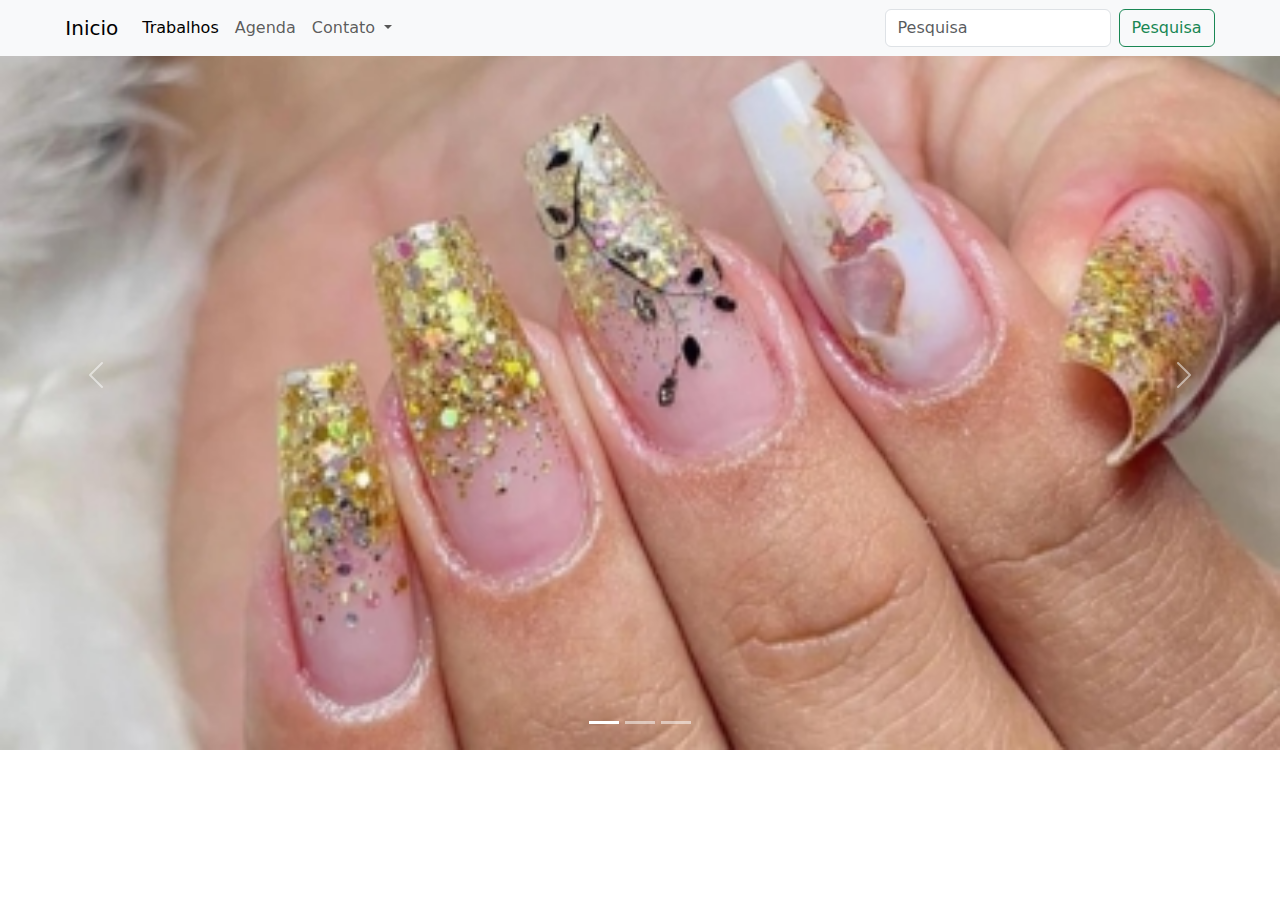
==== index.html @ bf949e3f "Feat: adicionado imagens, index, css e reset css." ====
<!doctype html>
<html lang="pt-br">
  <head>
    <meta charset="utf-8">
    <meta name="viewport" content="width=device-width, initial-scale=1">
    <title>Céu das Unhas</title>
    <link href="https://cdn.jsdelivr.net/npm/bootstrap@5.3.3/dist/css/bootstrap.min.css" rel="stylesheet" integrity="sha384-QWTKZyjpPEjISv5WaRU9OFeRpok6YctnYmDr5pNlyT2bRjXh0JMhjY6hW+ALEwIH" crossorigin="anonymous">
  </head>
  <!--inicio cabeçalho-->
  <body>
    <header>
        <nav class="navbar col-12 position-fixed navbar-expand-lg bg-body-tertiary" style="z-index: 999;">
            <div class="container-fluid col-11 m-auto">
              <a class="navbar-brand" href="#">Inicio</a>
              <button class="navbar-toggler" type="button" data-bs-toggle="collapse" data-bs-target="#navbarSupportedContent" aria-controls="navbarSupportedContent" aria-expanded="false" aria-label="Toggle navigation">
                <span class="navbar-toggler-icon"></span>
              </button>
              <div class="collapse navbar-collapse" id="navbarSupportedContent">
                <ul class="navbar-nav me-auto mb-2 mb-lg-0">
                  <li class="nav-item">
                    <a class="nav-link active" aria-current="page" href="#">Trabalhos</a>
                  </li>
                  <li class="nav-item">
                    <a class="nav-link" href="#">Agenda</a>
                  </li>
                  <li class="nav-item dropdown">
                    <a class="nav-link dropdown-toggle" href="#" role="button" data-bs-toggle="dropdown" aria-expanded="false">
                      Contato
                    </a>
                    <ul class="dropdown-menu">
                      <li><a class="dropdown-item" href="#">Instagram</a></li>
                      <li><a class="dropdown-item" href="#">Whatsapp</a></li>
                      <li><hr class="dropdown-divider"></li>
                      <li><a class="dropdown-item" href="#">Depoimentos</a></li>
                    </ul>
                  </li>
                </ul>
                <form class="d-flex" role="search">
                  <input class="form-control me-2" type="Pesquisa" placeholder="Pesquisa" aria-label="Pesquisa">
                  <button class="btn btn-outline-success" type="submit">Pesquisa</button>
                </form>
              </div>
            </div>
        </nav>
    </header><!--fim cabecalho-->
    <main> <!--inicio carrossel-->
        <div id="carouselExampleIndicators" class="carousel slide">
            <div class="carousel-indicators">
              <button type="button" data-bs-target="#carouselExampleIndicators" data-bs-slide-to="0" class="active" aria-current="true" aria-label="Slide 1"></button>
              <button type="button" data-bs-target="#carouselExampleIndicators" data-bs-slide-to="1" aria-label="Slide 2"></button>
              <button type="button" data-bs-target="#carouselExampleIndicators" data-bs-slide-to="2" aria-label="Slide 3"></button>
            </div>
            <div class="carousel-inner">
              <div class="carousel-item active">
                <img src="img/1.jpg" class="d-block w-100" alt="...">
              </div>
              <div class="carousel-item">
                <img src="img/2.jpg" class="d-block w-100" alt="...">
              </div>
              <div class="carousel-item">
                <img src="img/3.jpg" class="d-block w-100" alt="...">
              </div>
            </div>
            <button class="carousel-control-prev" type="button" data-bs-target="#carouselExampleIndicators" data-bs-slide="prev">
              <span class="carousel-control-prev-icon" aria-hidden="true"></span>
              <span class="visually-hidden">Previous</span>
            </button>
            <button class="carousel-control-next" type="button" data-bs-target="#carouselExampleIndicators" data-bs-slide="next">
              <span class="carousel-control-next-icon" aria-hidden="true"></span>
              <span class="visually-hidden">Next</span>
            </button>
          </div>
    </main><!--fim carrossel-->
    <br>
    <br>
    <br>
   

    <script src="https://cdn.jsdelivr.net/npm/bootstrap@5.3.3/dist/js/bootstrap.bundle.min.js" integrity="sha384-YvpcrYf0tY3lHB60NNkmXc5s9fDVZLESaAA55NDzOxhy9GkcIdslK1eN7N6jIeHz" crossorigin="anonymous"></script>
  </body>
</html>
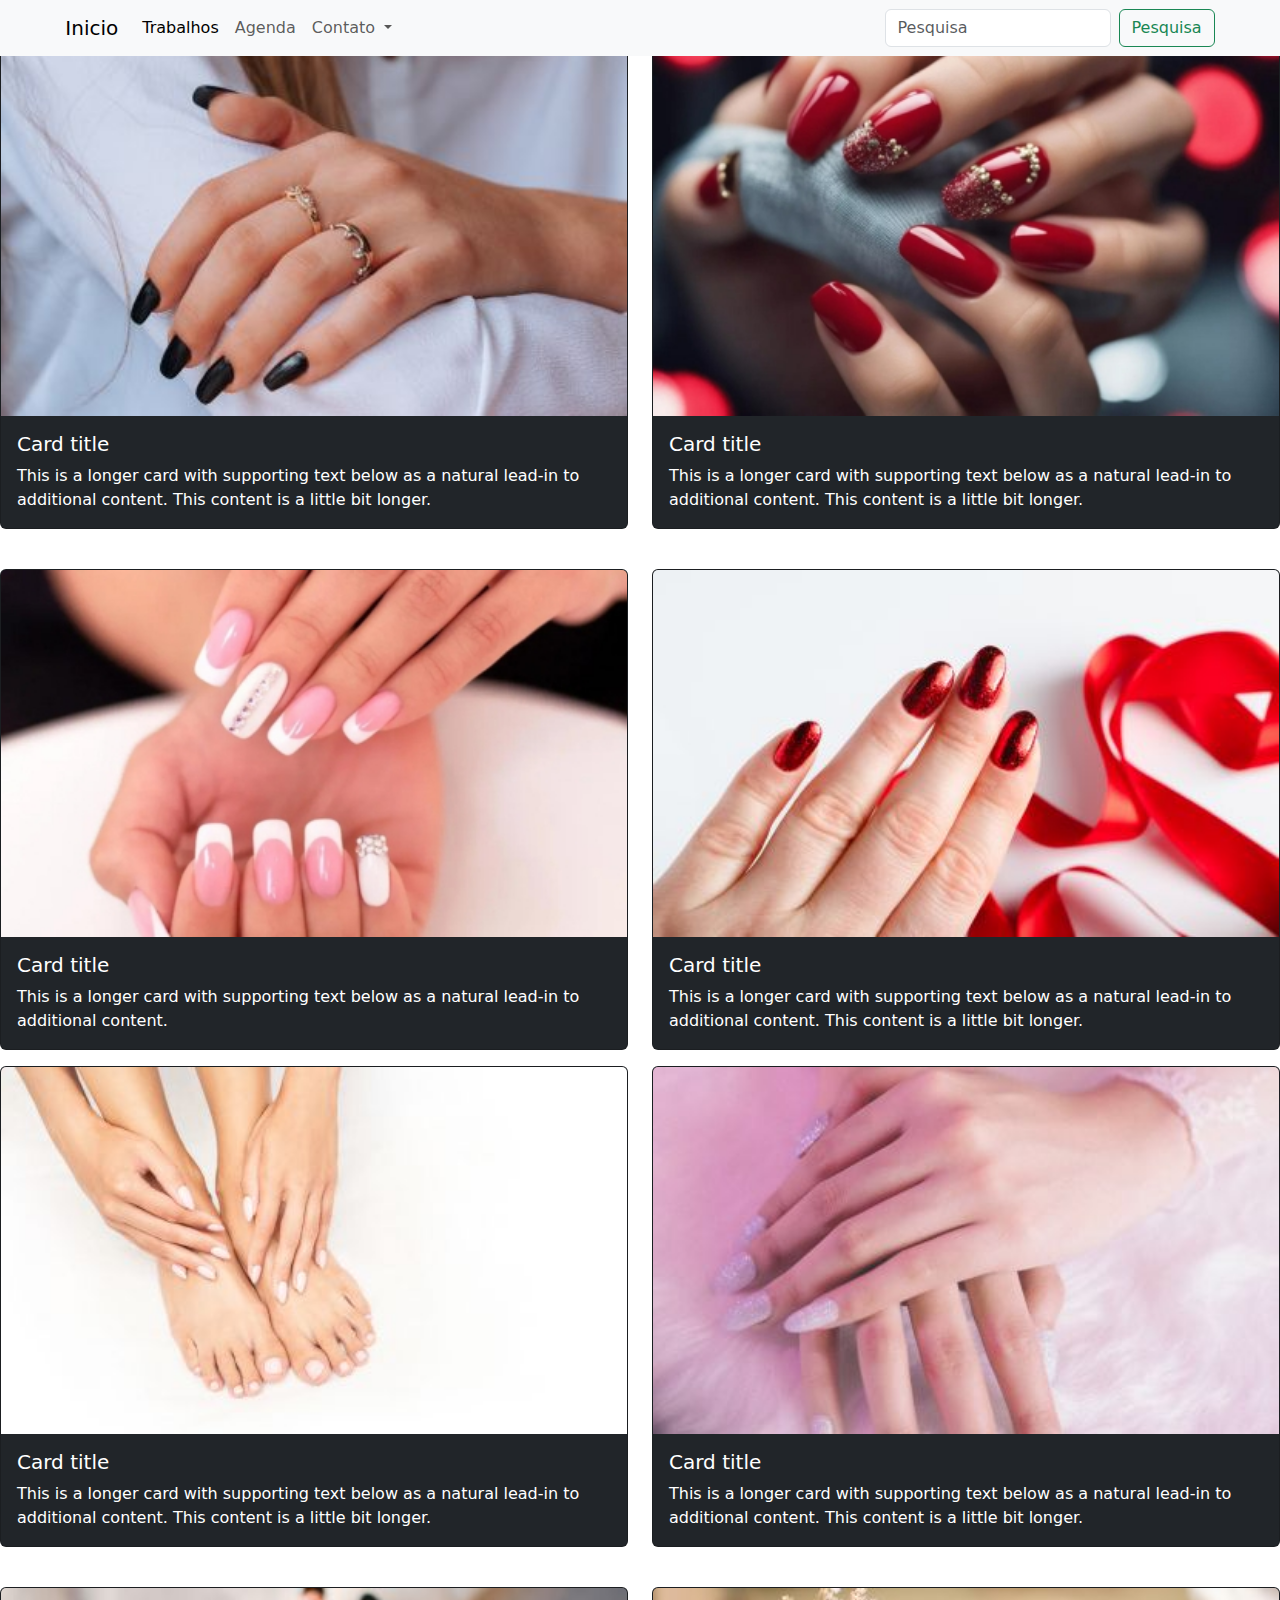
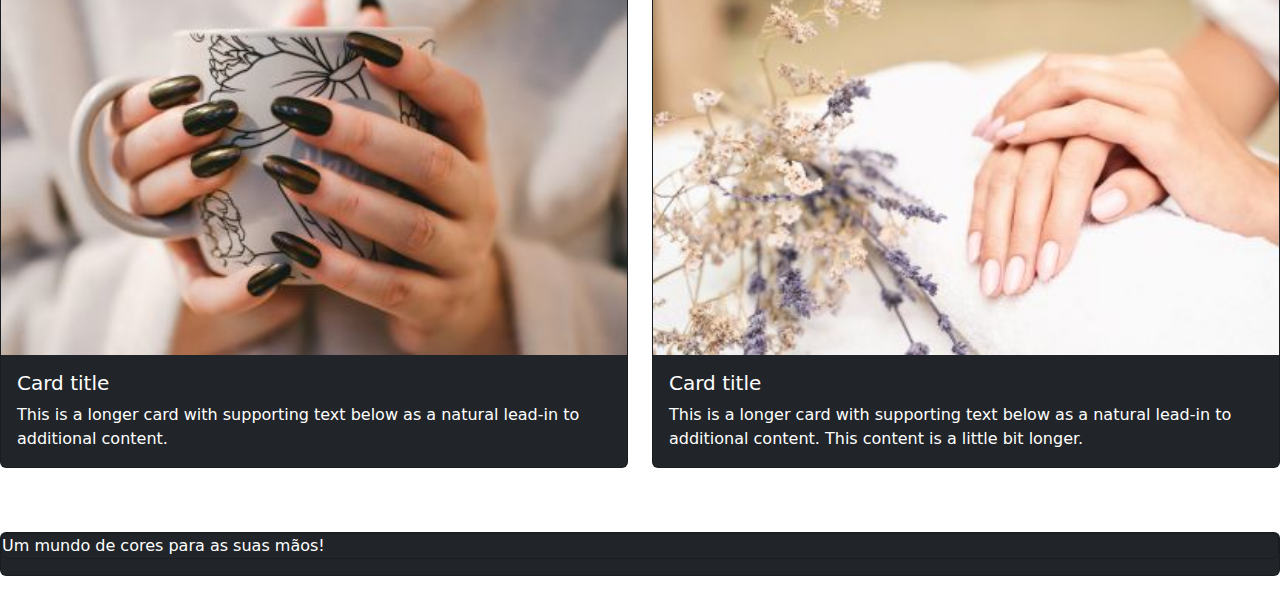
==== commit 65ed44c0: "Feat: inseri novas imagens, mudei layout da pagina e adicionei cartoes" ====
--- a/index.html
+++ b/index.html
@@ -44,39 +44,94 @@
             </div>
         </nav>
     </header><!--fim cabecalho-->
-    <main> <!--inicio carrossel-->
-        <div id="carouselExampleIndicators" class="carousel slide">
-            <div class="carousel-indicators">
-              <button type="button" data-bs-target="#carouselExampleIndicators" data-bs-slide-to="0" class="active" aria-current="true" aria-label="Slide 1"></button>
-              <button type="button" data-bs-target="#carouselExampleIndicators" data-bs-slide-to="1" aria-label="Slide 2"></button>
-              <button type="button" data-bs-target="#carouselExampleIndicators" data-bs-slide-to="2" aria-label="Slide 3"></button>
-            </div>
-            <div class="carousel-inner">
-              <div class="carousel-item active">
-                <img src="img/1.jpg" class="d-block w-100" alt="...">
-              </div>
-              <div class="carousel-item">
-                <img src="img/2.jpg" class="d-block w-100" alt="...">
-              </div>
-              <div class="carousel-item">
-                <img src="img/3.jpg" class="d-block w-100" alt="...">
-              </div>
-            </div>
-            <button class="carousel-control-prev" type="button" data-bs-target="#carouselExampleIndicators" data-bs-slide="prev">
-              <span class="carousel-control-prev-icon" aria-hidden="true"></span>
-              <span class="visually-hidden">Previous</span>
-            </button>
-            <button class="carousel-control-next" type="button" data-bs-target="#carouselExampleIndicators" data-bs-slide="next">
-              <span class="carousel-control-next-icon" aria-hidden="true"></span>
-              <span class="visually-hidden">Next</span>
-            </button>
-          </div>
-    </main><!--fim carrossel-->
     <br>
     <br>
-    <br>
-   
-
-    <script src="https://cdn.jsdelivr.net/npm/bootstrap@5.3.3/dist/js/bootstrap.bundle.min.js" integrity="sha384-YvpcrYf0tY3lHB60NNkmXc5s9fDVZLESaAA55NDzOxhy9GkcIdslK1eN7N6jIeHz" crossorigin="anonymous"></script>
+    <main> <!--inicio carrossel-->
+      <div class="row row-cols-1 row-cols-md-2 g-4">
+        <div class="col">
+          <div class="card text-bg-dark mb-3">
+            <img src="img/9.jpg" class="card-img-top" alt="...">
+            <div class="card-body">
+              <h5 class="card-title">Card title</h5>
+              <p class="card-text">This is a longer card with supporting text below as a natural lead-in to additional content. This content is a little bit longer.</p>
+            </div>
+          </div>
+        </div>
+        <div class="col">
+          <div class="card text-bg-dark mb-3">
+            <img src="img/2.jpg" class="card-img-top" alt="...">
+            <div class="card-body">
+              <h5 class="card-title">Card title</h5>
+              <p class="card-text">This is a longer card with supporting text below as a natural lead-in to additional content. This content is a little bit longer.</p>
+            </div>
+          </div>
+        </div>
+        <div class="col">
+          <div class="card text-bg-dark mb-3">
+            <img src="img/3.jpg" class="card-img-top" alt="...">
+            <div class="card-body">
+              <h5 class="card-title">Card title</h5>
+              <p class="card-text">This is a longer card with supporting text below as a natural lead-in to additional content.</p>
+            </div>
+          </div>
+        </div>
+        <div class="col">
+          <div class="card text-bg-dark mb-3">
+            <img src="img/4.jpg" class="card-img-top" alt="...">
+            <div class="card-body">
+              <h5 class="card-title">Card title</h5>
+              <p class="card-text">This is a longer card with supporting text below as a natural lead-in to additional content. This content is a little bit longer.</p>
+            </div>
+          </div>
+        </div>
+      </div>
+      <div class="row row-cols-1 row-cols-md-2 g-4">
+        <div class="col">
+          <div class="card text-bg-dark mb-3">
+            <img src="img/5.jpg" class="card-img-top" alt="...">
+            <div class="card-body">
+              <h5 class="card-title">Card title</h5>
+              <p class="card-text">This is a longer card with supporting text below as a natural lead-in to additional content. This content is a little bit longer.</p>
+            </div>
+          </div>
+        </div>
+        <div class="col">
+          <div class="card text-bg-dark mb-3">
+            <img src="img/6.jpg" class="card-img-top" alt="...">
+            <div class="card-body">
+              <h5 class="card-title">Card title</h5>
+              <p class="card-text">This is a longer card with supporting text below as a natural lead-in to additional content. This content is a little bit longer.</p>
+            </div>
+          </div>
+        </div>
+        <div class="col">
+          <div class="card text-bg-dark mb-3">
+            <img src="img/7.jpg" class="card-img-top" alt="...">
+            <div class="card-body">
+              <h5 class="card-title">Card title</h5>
+              <p class="card-text">This is a longer card with supporting text below as a natural lead-in to additional content.</p>
+            </div>
+          </div>
+        </div>
+        <div class="col">
+          <div class="card text-bg-dark mb-3">
+            <img src="img/8.jpg" class="card-img-top" alt="...">
+            <div class="card-body">
+              <h5 class="card-title">Card title</h5>
+              <p class="card-text">This is a longer card with supporting text below as a natural lead-in to additional content. This content is a little bit longer.</p>
+            </div>
+          </div>
+        </div>
+      </div>
+    </main><!--fim carrossel-->
+<br>
+<br>
+    <footer>
+      <div class="card text-bg-dark mb-3">
+        <div class="card text-bg-dark mb-3">Um mundo de cores para as suas mãos!</div>
+      </div>
+    </footer>
+   <script src="https://cdn.jsdelivr.net/npm/@popperjs/core@2.11.8/dist/umd/popper.min.js" integrity="sha384-I7E8VVD/ismYTF4hNIPjVp/Zjvgyol6VFvRkX/vR+Vc4jQkC+hVqc2pM8ODewa9r" crossorigin="anonymous"></script>
+  <script src="https://cdn.jsdelivr.net/npm/bootstrap@5.3.3/dist/js/bootstrap.min.js" integrity="sha384-0pUGZvbkm6XF6gxjEnlmuGrJXVbNuzT9qBBavbLwCsOGabYfZo0T0to5eqruptLy" crossorigin="anonymous"></script>
   </body>
 </html>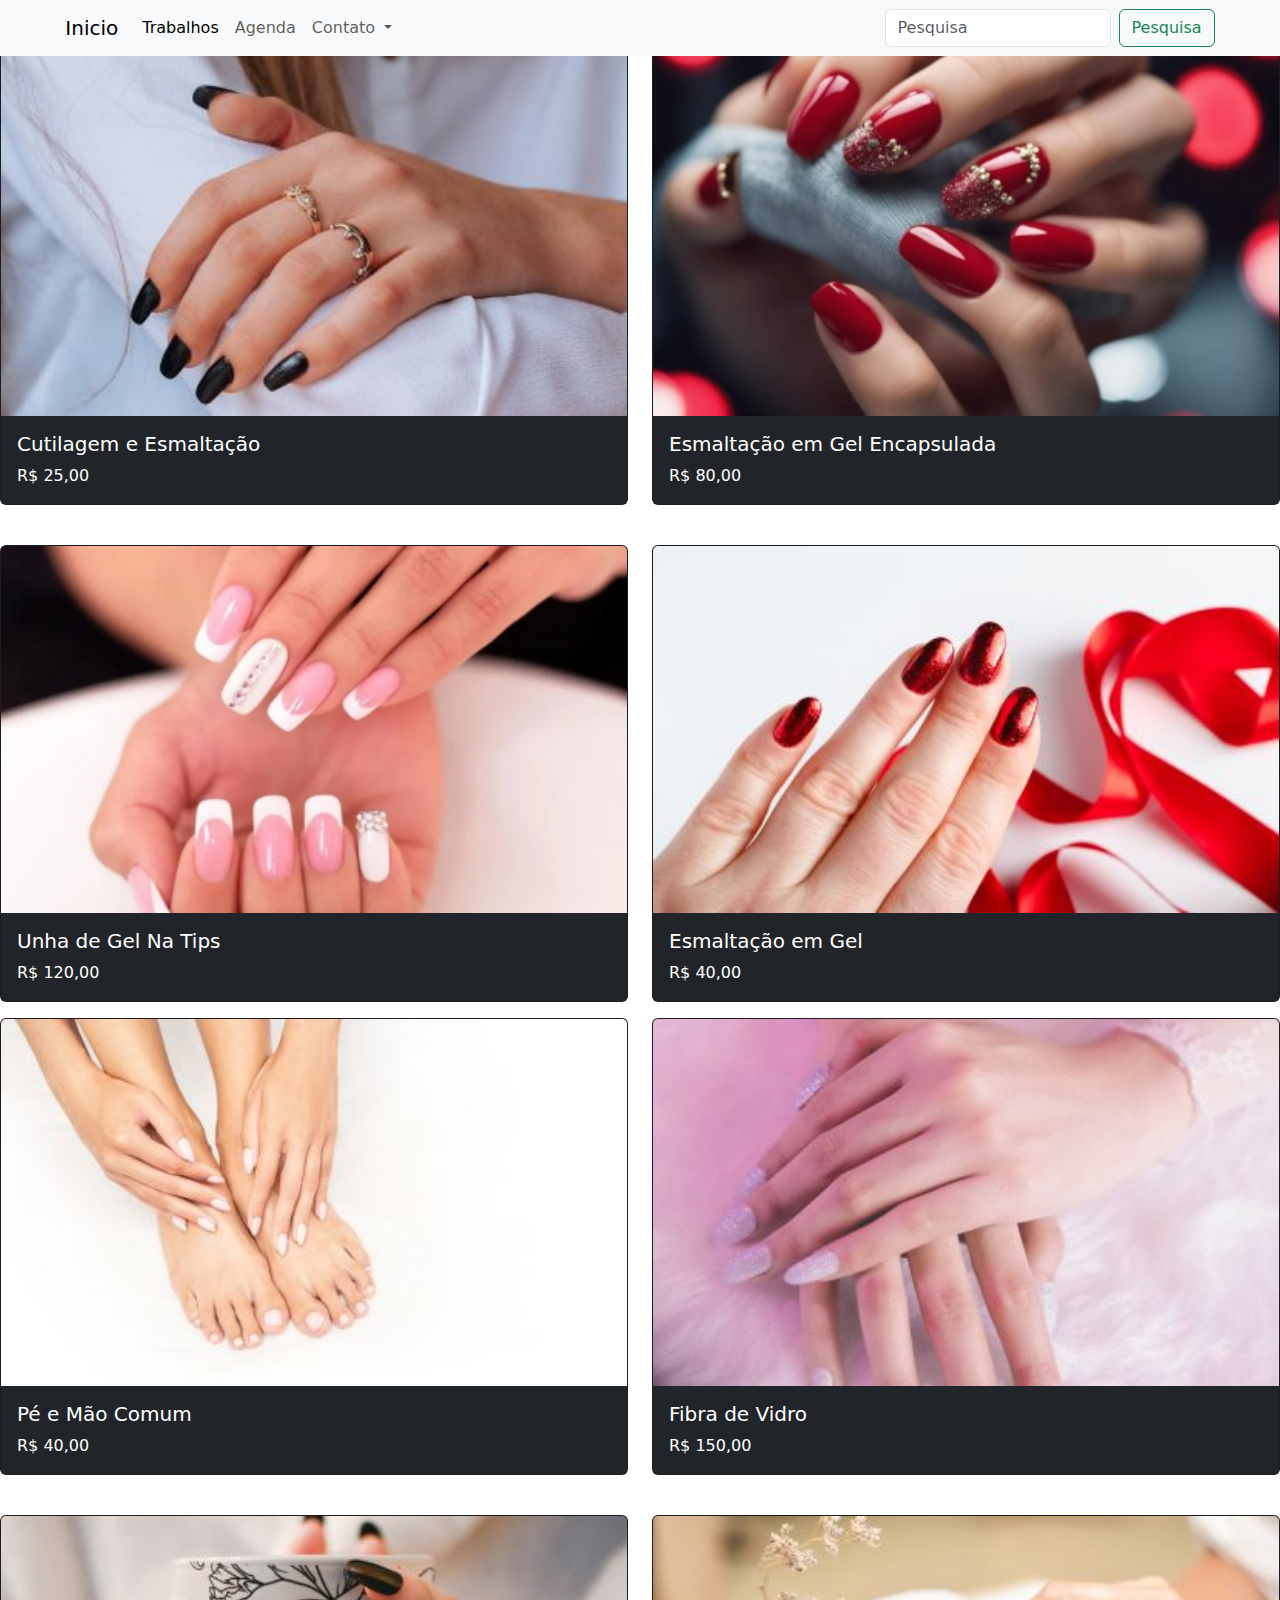
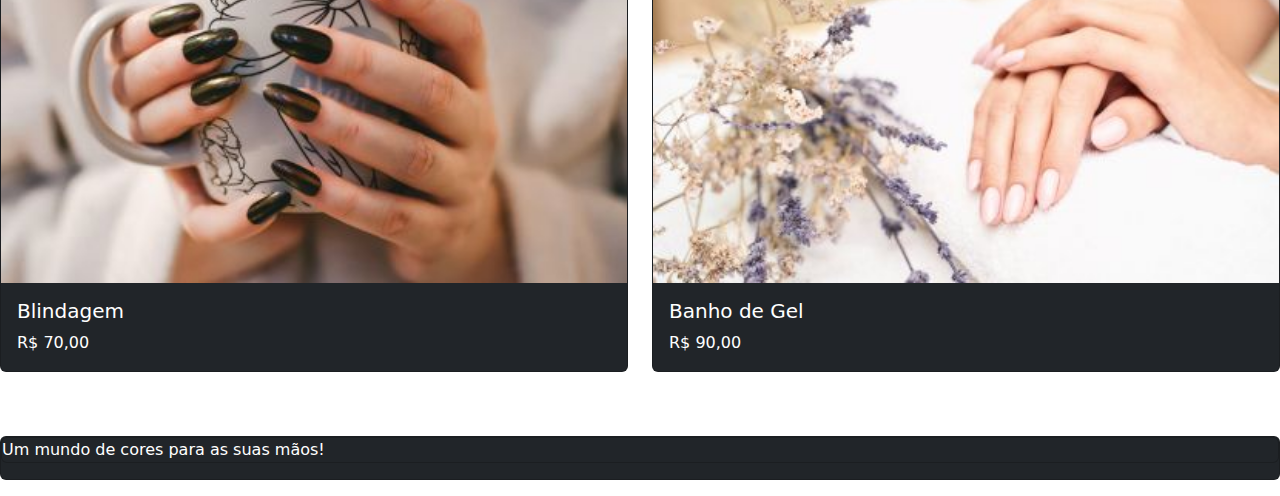
==== commit 27cbb208: "Feat: adicao de preco, e alinhamento de cards" ====
--- a/index.html
+++ b/index.html
@@ -52,8 +52,8 @@
           <div class="card text-bg-dark mb-3">
             <img src="img/9.jpg" class="card-img-top" alt="...">
             <div class="card-body">
-              <h5 class="card-title">Card title</h5>
-              <p class="card-text">This is a longer card with supporting text below as a natural lead-in to additional content. This content is a little bit longer.</p>
+              <h5 class="card-title">Cutilagem e Esmaltação</h5>
+              <p class="card-text ">R$ 25,00</p>
             </div>
           </div>
         </div>
@@ -61,8 +61,8 @@
           <div class="card text-bg-dark mb-3">
             <img src="img/2.jpg" class="card-img-top" alt="...">
             <div class="card-body">
-              <h5 class="card-title">Card title</h5>
-              <p class="card-text">This is a longer card with supporting text below as a natural lead-in to additional content. This content is a little bit longer.</p>
+              <h5 class="card-title">Esmaltação em Gel Encapsulada</h5>
+              <p class="card-text">R$ 80,00</p>
             </div>
           </div>
         </div>
@@ -70,8 +70,8 @@
           <div class="card text-bg-dark mb-3">
             <img src="img/3.jpg" class="card-img-top" alt="...">
             <div class="card-body">
-              <h5 class="card-title">Card title</h5>
-              <p class="card-text">This is a longer card with supporting text below as a natural lead-in to additional content.</p>
+              <h5 class="card-title">Unha de Gel Na Tips</h5>
+              <p class="card-text">R$ 120,00</p>
             </div>
           </div>
         </div>
@@ -79,8 +79,8 @@
           <div class="card text-bg-dark mb-3">
             <img src="img/4.jpg" class="card-img-top" alt="...">
             <div class="card-body">
-              <h5 class="card-title">Card title</h5>
-              <p class="card-text">This is a longer card with supporting text below as a natural lead-in to additional content. This content is a little bit longer.</p>
+              <h5 class="card-title">Esmaltação em Gel</h5>
+              <p class="card-text">R$ 40,00</p>
             </div>
           </div>
         </div>
@@ -90,8 +90,8 @@
           <div class="card text-bg-dark mb-3">
             <img src="img/5.jpg" class="card-img-top" alt="...">
             <div class="card-body">
-              <h5 class="card-title">Card title</h5>
-              <p class="card-text">This is a longer card with supporting text below as a natural lead-in to additional content. This content is a little bit longer.</p>
+              <h5 class="card-title">Pé e Mão Comum</h5>
+              <p class="card-text">R$ 40,00</p>
             </div>
           </div>
         </div>
@@ -99,8 +99,8 @@
           <div class="card text-bg-dark mb-3">
             <img src="img/6.jpg" class="card-img-top" alt="...">
             <div class="card-body">
-              <h5 class="card-title">Card title</h5>
-              <p class="card-text">This is a longer card with supporting text below as a natural lead-in to additional content. This content is a little bit longer.</p>
+              <h5 class="card-title">Fibra de Vidro</h5>
+              <p class="card-text">R$ 150,00</p>
             </div>
           </div>
         </div>
@@ -108,8 +108,8 @@
           <div class="card text-bg-dark mb-3">
             <img src="img/7.jpg" class="card-img-top" alt="...">
             <div class="card-body">
-              <h5 class="card-title">Card title</h5>
-              <p class="card-text">This is a longer card with supporting text below as a natural lead-in to additional content.</p>
+              <h5 class="card-title">Blindagem</h5>
+              <p class="card-text">R$ 70,00</p>
             </div>
           </div>
         </div>
@@ -117,8 +117,8 @@
           <div class="card text-bg-dark mb-3">
             <img src="img/8.jpg" class="card-img-top" alt="...">
             <div class="card-body">
-              <h5 class="card-title">Card title</h5>
-              <p class="card-text">This is a longer card with supporting text below as a natural lead-in to additional content. This content is a little bit longer.</p>
+              <h5 class="card-title">Banho de Gel</h5>
+              <p class="card-text">R$ 90,00</p>
             </div>
           </div>
         </div>
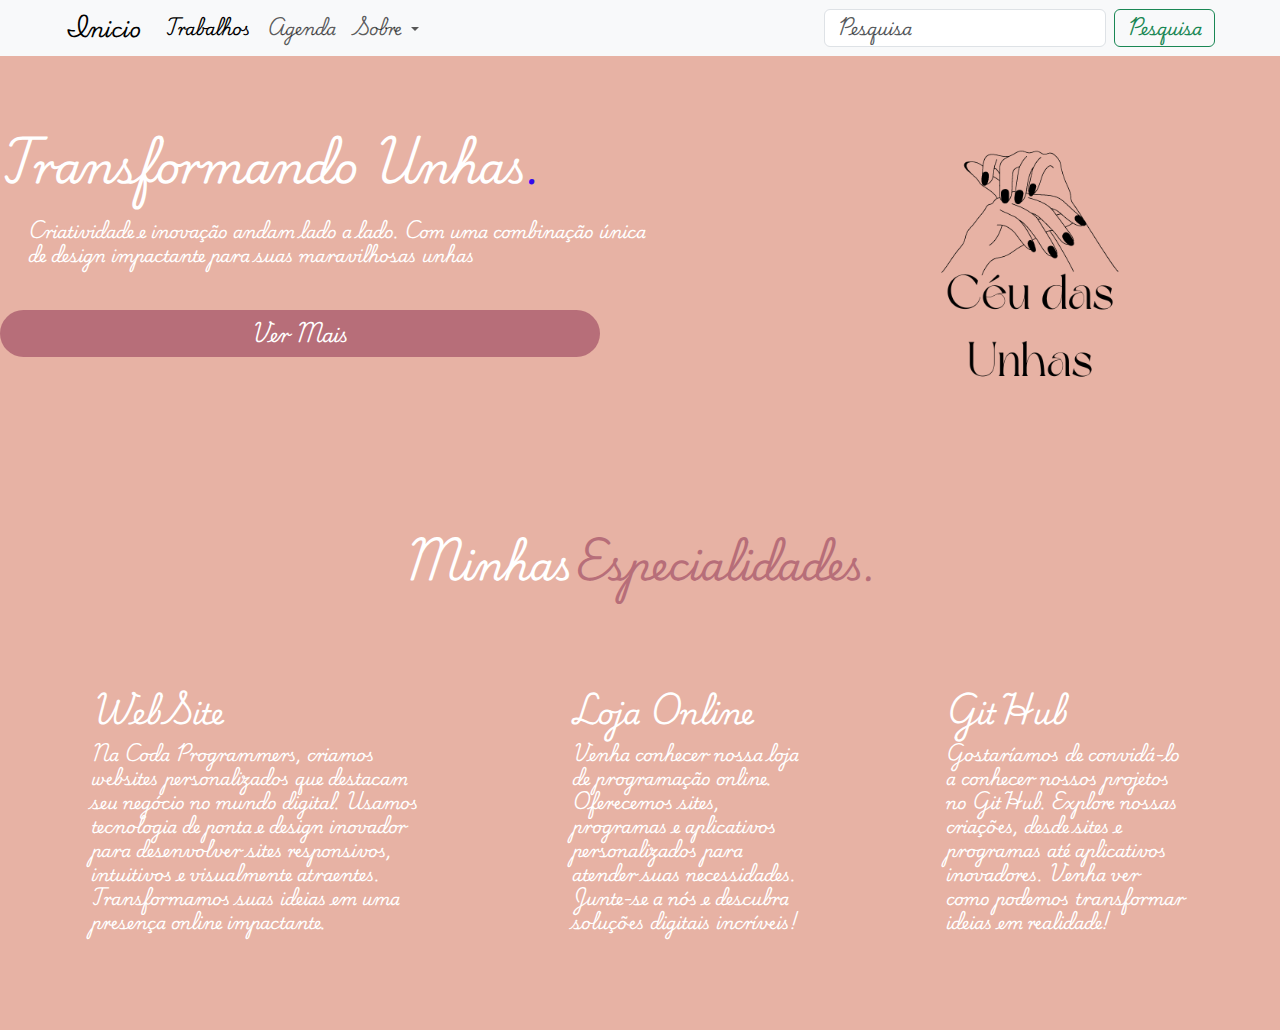
==== commit 07e03390: "ajustei, coloquei links.fontes,arrumei bugs" ====
--- a/index.html
+++ b/index.html
@@ -1,137 +1,113 @@
-
 <!doctype html>
 <html lang="pt-br">
   <head>
     <meta charset="utf-8">
     <meta name="viewport" content="width=device-width, initial-scale=1">
     <title>Céu das Unhas</title>
+    <link rel="preconnect" href="https://fonts.googleapis.com">
+<link rel="preconnect" href="https://fonts.gstatic.com" crossorigin>
+<link href="https://fonts.googleapis.com/css2?family=Playwrite+CU:wght@100..400&display=swap" rel="stylesheet">
+    <link rel="stylesheet" href="inicio.css">
     <link href="https://cdn.jsdelivr.net/npm/bootstrap@5.3.3/dist/css/bootstrap.min.css" rel="stylesheet" integrity="sha384-QWTKZyjpPEjISv5WaRU9OFeRpok6YctnYmDr5pNlyT2bRjXh0JMhjY6hW+ALEwIH" crossorigin="anonymous">
   </head>
   <!--inicio cabeçalho-->
   <body>
-    <header>
-        <nav class="navbar col-12 position-fixed navbar-expand-lg bg-body-tertiary" style="z-index: 999;">
-            <div class="container-fluid col-11 m-auto">
-              <a class="navbar-brand" href="#">Inicio</a>
-              <button class="navbar-toggler" type="button" data-bs-toggle="collapse" data-bs-target="#navbarSupportedContent" aria-controls="navbarSupportedContent" aria-expanded="false" aria-label="Toggle navigation">
-                <span class="navbar-toggler-icon"></span>
-              </button>
-              <div class="collapse navbar-collapse" id="navbarSupportedContent">
-                <ul class="navbar-nav me-auto mb-2 mb-lg-0">
-                  <li class="nav-item">
-                    <a class="nav-link active" aria-current="page" href="#">Trabalhos</a>
-                  </li>
-                  <li class="nav-item">
-                    <a class="nav-link" href="#">Agenda</a>
-                  </li>
-                  <li class="nav-item dropdown">
-                    <a class="nav-link dropdown-toggle" href="#" role="button" data-bs-toggle="dropdown" aria-expanded="false">
-                      Contato
-                    </a>
-                    <ul class="dropdown-menu">
-                      <li><a class="dropdown-item" href="#">Instagram</a></li>
-                      <li><a class="dropdown-item" href="#">Whatsapp</a></li>
-                      <li><hr class="dropdown-divider"></li>
-                      <li><a class="dropdown-item" href="#">Depoimentos</a></li>
-                    </ul>
-                  </li>
-                </ul>
-                <form class="d-flex" role="search">
-                  <input class="form-control me-2" type="Pesquisa" placeholder="Pesquisa" aria-label="Pesquisa">
-                  <button class="btn btn-outline-success" type="submit">Pesquisa</button>
-                </form>
-              </div>
-            </div>
-        </nav>
-    </header><!--fim cabecalho-->
-    <br>
-    <br>
-    <main> <!--inicio carrossel-->
-      <div class="row row-cols-1 row-cols-md-2 g-4">
-        <div class="col">
-          <div class="card text-bg-dark mb-3">
-            <img src="img/9.jpg" class="card-img-top" alt="...">
-            <div class="card-body">
-              <h5 class="card-title">Cutilagem e Esmaltação</h5>
-              <p class="card-text ">R$ 25,00</p>
+   <header>
+      <nav class="navbar col-12 position-fixed navbar-expand-lg bg-body-tertiary" style="z-index: 999;">
+          <div class="container-fluid col-11 m-auto">
+            <a class="navbar-brand" href="index.html">Inicio</a>
+            <button class="navbar-toggler" type="button" data-bs-toggle="collapse" data-bs-target="#navbarSupportedContent" aria-controls="navbarSupportedContent" aria-expanded="false" aria-label="Toggle navigation">
+              <span class="navbar-toggler-icon"></span>
+            </button>
+            <div class="collapse navbar-collapse" id="navbarSupportedContent">
+              <ul class="navbar-nav me-auto mb-2 mb-lg-0">
+                <li class="nav-item">
+                  <a class="nav-link active" aria-current="page" href="trabalho.html">Trabalhos</a>
+                </li>
+                <li class="nav-item">
+                  <a class="nav-link" href="agenda.html">Agenda</a>
+                </li>
+                <li class="nav-item dropdown">
+                  <a class="nav-link dropdown-toggle" href="#" role="button" data-bs-toggle="dropdown" aria-expanded="false">
+                    Sobre
+                  </a>
+                  <ul class="dropdown-menu">
+                    <li><a class="dropdown-item" href="https://www.instagram.com/davyandr4de/">Instagram</a></li>
+                    <li><a class="dropdown-item" href="#">Whatsapp</a></li>
+                    <li><hr class="dropdown-divider"></li>
+                  </ul>
+                </li>
+              </ul>
+              <form class="d-flex" role="search">
+                <input class="form-control me-2" type="Pesquisa" placeholder="Pesquisa" aria-label="Pesquisa">
+                <button class="btn btn-outline-success" type="submit">Pesquisa</button>
+              </form>
             </div>
           </div>
+      </nav>
+   </header>
+  <main>
+    <section class="topo-do-site">
+        <div class="interface">
+            <div class="flex">
+                <div class="txt-topo-site">
+    <h1>Transformando Unhas<span>.</span></h1>
+    <p>Criatividade e inovação andam lado a lado. Com uma combinação única de design impactante
+      para suas maravilhosas unhas
+    </p>
+
+<!--botao entre em contato-->
+<div class="btn-contato">
+    <a href="#">
+        <button class="b1">Ver Mais</button>
+    </a>
+</div>
+<!--fim botao entre em contato-->
+                </div>
+                <!--fim txt-topo-site-->
+                <div class="img-topo-site">
+                    <img src="img/logo png.png" alt="">
+                </div>
+                <!--img topo site-->
+            </div>
+            <!--fim flex-->
         </div>
-        <div class="col">
-          <div class="card text-bg-dark mb-3">
-            <img src="img/2.jpg" class="card-img-top" alt="...">
-            <div class="card-body">
-              <h5 class="card-title">Esmaltação em Gel Encapsulada</h5>
-              <p class="card-text">R$ 80,00</p>
-            </div>
-          </div>
-        </div>
-        <div class="col">
-          <div class="card text-bg-dark mb-3">
-            <img src="img/3.jpg" class="card-img-top" alt="...">
-            <div class="card-body">
-              <h5 class="card-title">Unha de Gel Na Tips</h5>
-              <p class="card-text">R$ 120,00</p>
-            </div>
-          </div>
-        </div>
-        <div class="col">
-          <div class="card text-bg-dark mb-3">
-            <img src="img/4.jpg" class="card-img-top" alt="...">
-            <div class="card-body">
-              <h5 class="card-title">Esmaltação em Gel</h5>
-              <p class="card-text">R$ 40,00</p>
-            </div>
-          </div>
-        </div>
-      </div>
-      <div class="row row-cols-1 row-cols-md-2 g-4">
-        <div class="col">
-          <div class="card text-bg-dark mb-3">
-            <img src="img/5.jpg" class="card-img-top" alt="...">
-            <div class="card-body">
-              <h5 class="card-title">Pé e Mão Comum</h5>
-              <p class="card-text">R$ 40,00</p>
-            </div>
-          </div>
-        </div>
-        <div class="col">
-          <div class="card text-bg-dark mb-3">
-            <img src="img/6.jpg" class="card-img-top" alt="...">
-            <div class="card-body">
-              <h5 class="card-title">Fibra de Vidro</h5>
-              <p class="card-text">R$ 150,00</p>
-            </div>
-          </div>
-        </div>
-        <div class="col">
-          <div class="card text-bg-dark mb-3">
-            <img src="img/7.jpg" class="card-img-top" alt="...">
-            <div class="card-body">
-              <h5 class="card-title">Blindagem</h5>
-              <p class="card-text">R$ 70,00</p>
-            </div>
-          </div>
-        </div>
-        <div class="col">
-          <div class="card text-bg-dark mb-3">
-            <img src="img/8.jpg" class="card-img-top" alt="...">
-            <div class="card-body">
-              <h5 class="card-title">Banho de Gel</h5>
-              <p class="card-text">R$ 90,00</p>
-            </div>
-          </div>
-        </div>
-      </div>
-    </main><!--fim carrossel-->
-<br>
-<br>
-    <footer>
-      <div class="card text-bg-dark mb-3">
-        <div class="card text-bg-dark mb-3">Um mundo de cores para as suas mãos!</div>
-      </div>
-    </footer>
-   <script src="https://cdn.jsdelivr.net/npm/@popperjs/core@2.11.8/dist/umd/popper.min.js" integrity="sha384-I7E8VVD/ismYTF4hNIPjVp/Zjvgyol6VFvRkX/vR+Vc4jQkC+hVqc2pM8ODewa9r" crossorigin="anonymous"></script>
-  <script src="https://cdn.jsdelivr.net/npm/bootstrap@5.3.3/dist/js/bootstrap.min.js" integrity="sha384-0pUGZvbkm6XF6gxjEnlmuGrJXVbNuzT9qBBavbLwCsOGabYfZo0T0to5eqruptLy" crossorigin="anonymous"></script>
+        <!--fim interface-->
+    </section>
+    <!--fim topo do site-->
+<!--Inicio parte Matheus-->
+    <section class="especialidades">
+        <div class="interface"> <!--inicio interface-->
+            <h2 class="titulo">Minhas<span>Especialidades.</span></h2>
+            <div class="flex"> <!--inicio flex-->
+                <div class="especialidades-box">
+                    <i class="bi bi-code-square"></i>
+                    <h3>WebSite</h3>
+                    <p>Na Coda Programmers, criamos websites personalizados que destacam seu negócio no mundo digital. Usamos tecnologia de ponta e design inovador para desenvolver sites responsivos, intuitivos e visualmente atraentes. Transformamos suas ideias em uma presença online impactante.
+                    </p>
+                </div><!--fim especialidades box-->
+                <div class="especialidades-box">
+                    <i class="bi bi-cart3"></i>
+                    <h3>Loja Online</h3>
+                    <p>Venha conhecer nossa loja de programação online. Oferecemos sites, programas e aplicativos personalizados para atender suas necessidades. Junte-se a nós e descubra soluções digitais incríveis!
+                    </p>
+                </div><!--fim especialidades box-->
+                <div class="especialidades-box">
+                    <i class="bi bi-github"></i>
+                    <h3>GitHub</h3>
+                    <p>Gostaríamos de convidá-lo a conhecer nossos projetos no GitHub. Explore nossas criações, desde sites e programas até aplicativos inovadores. Venha ver como podemos transformar ideias em realidade!
+                    </p>
+                </div><!--fim especialidades box-->
+            </div> <!--fim flex-->
+        </div><!--fim interface-->
+    </section>
+</main>
+
+
+
+
+
+    <script src="https://cdn.jsdelivr.net/npm/@popperjs/core@2.11.8/dist/umd/popper.min.js" integrity="sha384-I7E8VVD/ismYTF4hNIPjVp/Zjvgyol6VFvRkX/vR+Vc4jQkC+hVqc2pM8ODewa9r" crossorigin="anonymous"></script>
+    <script src="https://cdn.jsdelivr.net/npm/bootstrap@5.3.3/dist/js/bootstrap.min.js" integrity="sha384-0pUGZvbkm6XF6gxjEnlmuGrJXVbNuzT9qBBavbLwCsOGabYfZo0T0to5eqruptLy" crossorigin="anonymous"></script>
   </body>
 </html>--- a/inicio.css
+++ b/inicio.css
@@ -0,0 +1,158 @@
+
+/*estilo geral*/
+*{
+    margin: 0;
+    padding: 0;                        
+    font-family: "Playwrite CU", cursive;
+  font-optical-sizing: auto;
+  font-weight: <weight>;
+  font-style: normal;
+}
+
+header{
+    margin: auto;
+    padding: auto;
+    text-decoration: none;
+}
+
+
+main{
+    background: #e7b2a4;
+    margin: auto;
+    padding: auto; 
+    text-decoration: none;
+}
+
+.interface{
+    max-width: 1280px;
+    margin: auto;
+}
+
+.flex{
+    display: flex;
+}
+
+.btn-contato button{
+    padding: 10px 40px;
+    font-size: 18px;
+    font-weight: 600px;
+    background-color: b76e79;
+    border: 0;
+    border-radius: 30px;
+    cursor: pointer;
+    transition: .2s;
+    text-decoration: none;
+}
+
+.btn-contato button:hover{
+    box-shadow: 0px 0cap 8px rgb(0, 0, 255);
+    transform: scale(1.05);
+    
+}
+h2.titulo{
+    color: #fff;
+    font-size: 38px;
+    text-align: center;
+    
+}
+h2.titulo span{
+    color: #b76e79
+    
+}
+
+
+
+.btn-contato button:hover{
+    box-shadow: 0px 0px 8px #b76e79;
+    transform: scale(1.05);
+    text-decoration: none;
+}
+
+/* ESTILO DO TOPO DO SITE  */
+
+section .topo-do-site{
+    padding: 40px 4%;
+}
+
+section.topo-do-site .flex{
+    align-items: center;
+    justify-content: center;
+    gap: 90px;
+
+}
+.topo-do-site h1{
+    color: #fff;
+    font-size: 42px;
+    line-height: 40px;
+    
+}
+
+.topo-do-site .txt-topo-site h1 span{
+    color: #3309ee;
+}
+
+.topo-do-site .txt-topo-site p{
+    color: #fff;
+    margin: 40px 10;
+    font-size: 16px;
+    padding: 4%;
+}
+
+.topo-do-site .img-topo-site img{
+    position: relative;
+    animation: flutuar 2s ease-in-out infinite alternate;
+    width: 500px;
+    border-radius: 100%;
+    padding: 59px;
+}
+
+@keyframes flutuar{
+    0%{
+        top:0;
+    }
+    100%{
+        top: 30px;
+    }
+}
+
+/*Estilo das especialidades*/
+section.especialidades{
+    padding: 40px 4%;
+}
+section.especialidades .flex{
+    gap: 60px;
+
+}
+
+.especialidades .especialidades-box{
+    color: white;
+    padding: 40px;
+    border-radius: 20px;
+    margin-top: 45px;
+    transition: 2s;
+}
+
+.especialidades .especialidades-box:hover{
+    transform: scale(1.05);
+    box-shadow: 0 0 8px #ff00b3a4;
+
+}
+
+
+.especialidades .especialidades-box i{
+    font-size: 70px;
+    color: #ee09b5;
+}
+.especialidades .especialidades-box h3{
+font-size: 28px;
+margin: 15px 0;
+
+}
+
+.b1{
+    width: 600px;
+    margin: auto;
+    color: white;
+    background: #b76e79;
+    text-decoration: none;
+}